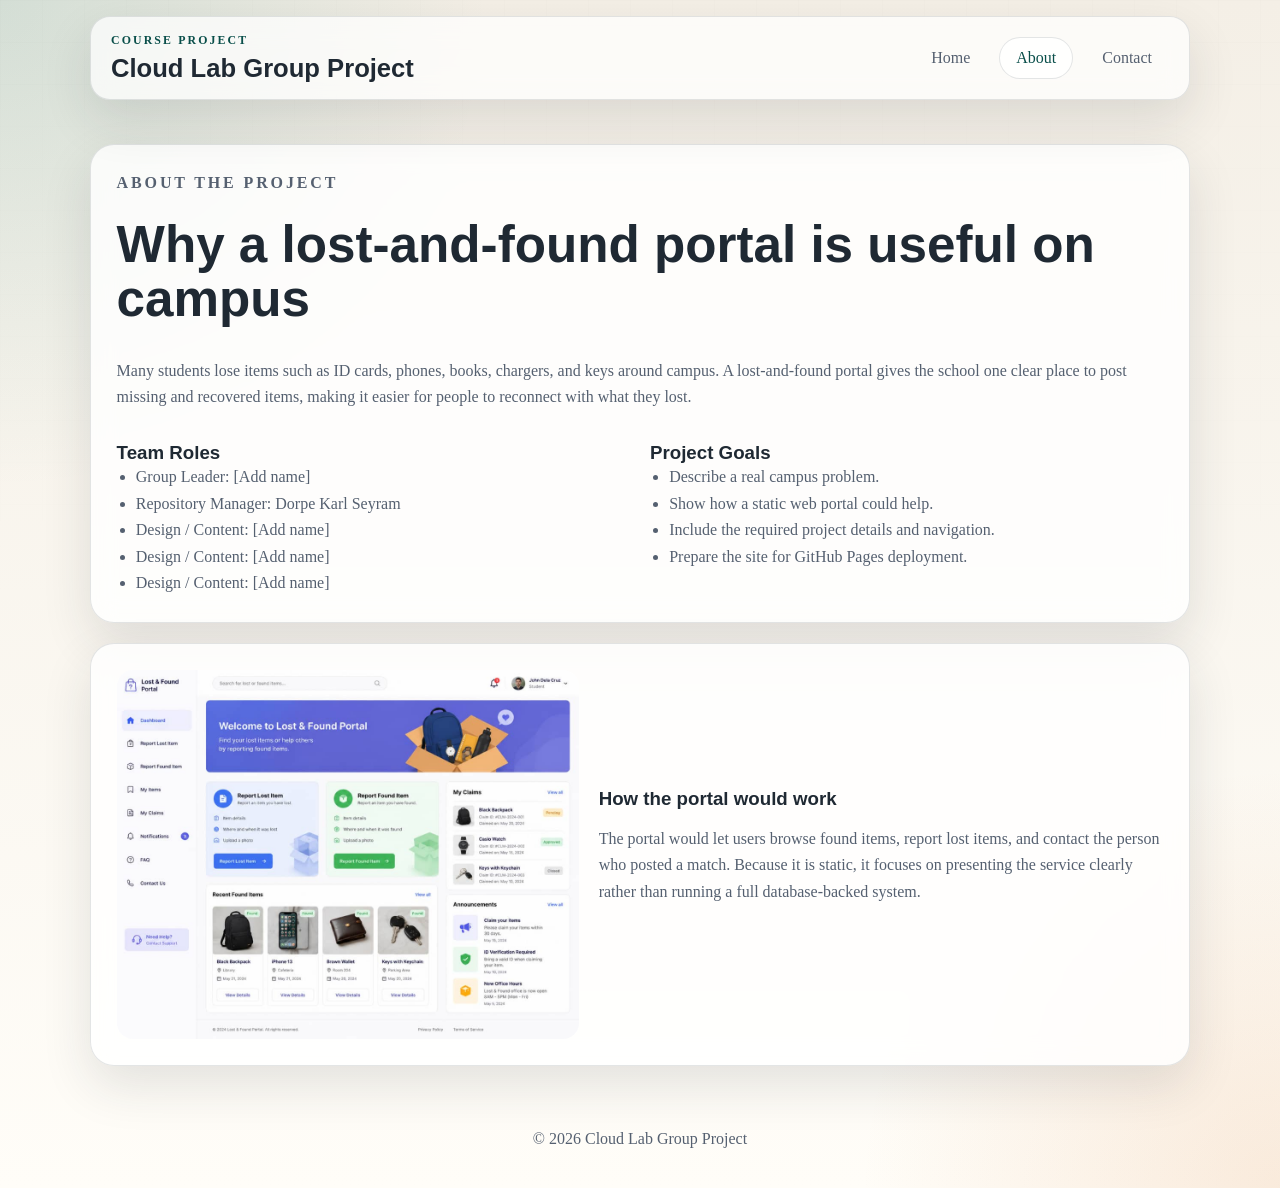
==== about.html @ 615e646e "website files updated" ====
<!doctype html>
<html lang="en">
  <head>
    <meta charset="utf-8" />
    <meta name="viewport" content="width=device-width, initial-scale=1" />
    <title>Cloud Lab Group Project | About</title>
    <meta
      name="description"
      content="About page describing the campus lost-and-found website project."
    />
    <link rel="stylesheet" href="style.css" />
    <script defer src="script.js"></script>
  </head>
  <body>
    <header class="site-header">
      <div class="brand">
        <p class="eyebrow">Course Project</p>
        <h1>Cloud Lab Group Project</h1>
      </div>
      <button class="nav-toggle" type="button" aria-expanded="false" aria-controls="site-nav">
        Menu
      </button>
      <nav id="site-nav" class="site-nav" aria-label="Main navigation">
        <a href="index.html">Home</a>
        <a href="about.html" aria-current="page">About</a>
        <a href="contact.html">Contact</a>
      </nav>
    </header>

    <main>
      <section class="card stack">
        <p class="eyebrow">About the Project</p>
        <h2>Why a lost-and-found portal is useful on campus</h2>
        <p>
          Many students lose items such as ID cards, phones, books, chargers, and keys around
          campus. A lost-and-found portal gives the school one clear place to post missing and
          recovered items, making it easier for people to reconnect with what they lost.
        </p>

        <div class="two-column">
          <article>
            <h3>Team Roles</h3>
            <ul>
              <li>Group Leader: [Add name]</li>
              <li>Repository Manager: Dorpe Karl Seyram</li>
              <li>Design / Content: [Add name]</li>
              <li>Design / Content: [Add name]</li>
              <li>Design / Content: [Add name]</li>
            </ul>
          </article>
          <article>
            <h3>Project Goals</h3>
            <ul>
              <li>Describe a real campus problem.</li>
              <li>Show how a static web portal could help.</li>
              <li>Include the required project details and navigation.</li>
              <li>Prepare the site for GitHub Pages deployment.</li>
            </ul>
          </article>
        </div>
      </section>

      <section class="card gallery">
        <img src="images/lostandfound.jpeg" alt="Campus lost-and-found portal illustration" />
        <div>
          <h3>How the portal would work</h3>
          <p>
            The portal would let users browse found items, report lost items, and contact the
            person who posted a match. Because it is static, it focuses on presenting the service
            clearly rather than running a full database-backed system.
          </p>
        </div>
      </section>
    </main>

    <footer class="site-footer">
      <p>&copy; <span id="year"></span> Cloud Lab Group Project</p>
    </footer>
  </body>
</html>
---- style.css ----
:root {
  color-scheme: light;
  --bg: #f4efe6;
  --bg-accent: #e2ece8;
  --card: rgba(255, 255, 255, 0.82);
  --text: #1f2933;
  --muted: #556070;
  --brand: #0f766e;
  --brand-dark: #0a4f4a;
  --border: rgba(31, 41, 51, 0.12);
  --shadow: 0 20px 50px rgba(31, 41, 51, 0.12);
}

* {
  box-sizing: border-box;
}

html {
  scroll-behavior: smooth;
}

body {
  margin: 0;
  font-family: Georgia, "Times New Roman", serif;
  color: var(--text);
  background:
    radial-gradient(circle at top left, rgba(15, 118, 110, 0.14), transparent 28%),
    radial-gradient(circle at bottom right, rgba(220, 138, 70, 0.16), transparent 24%),
    linear-gradient(180deg, var(--bg) 0%, #fffdf8 100%);
  min-height: 100vh;
}

body::before {
  content: "";
  position: fixed;
  inset: 0;
  pointer-events: none;
  background-image: linear-gradient(rgba(31, 41, 51, 0.03) 1px, transparent 1px),
    linear-gradient(90deg, rgba(31, 41, 51, 0.03) 1px, transparent 1px);
  background-size: 42px 42px;
  mask-image: linear-gradient(180deg, rgba(0, 0, 0, 0.22), transparent 80%);
}

img {
  max-width: 100%;
  display: block;
}

a {
  color: inherit;
  text-decoration: none;
}

main {
  width: min(1100px, calc(100% - 2rem));
  margin: 0 auto;
  padding: 1.5rem 0 3rem;
}

.site-header,
.site-footer {
  width: min(1100px, calc(100% - 2rem));
  margin: 1rem auto 0;
}

.site-header {
  display: flex;
  align-items: center;
  justify-content: space-between;
  gap: 1rem;
  padding: 1rem 1.25rem;
  background: rgba(255, 255, 255, 0.72);
  border: 1px solid var(--border);
  border-radius: 1.25rem;
  box-shadow: var(--shadow);
  position: sticky;
  top: 1rem;
  backdrop-filter: blur(14px);
  z-index: 10;
}

.brand h1,
.hero h2,
.card h2,
.card h3 {
  margin: 0;
  font-family: "Trebuchet MS", "Helvetica Neue", sans-serif;
}

.brand h1 {
  font-size: clamp(1.2rem, 2vw, 1.7rem);
}

.eyebrow {
  margin: 0 0 0.35rem;
  text-transform: uppercase;
  letter-spacing: 0.18em;
  font-size: 0.74rem;
  color: var(--brand-dark);
  font-weight: 700;
}

.highlight {
  color: var(--brand);
}

.site-nav {
  display: flex;
  align-items: center;
  gap: 0.75rem;
}

.site-nav a,
.button,
.nav-toggle {
  border-radius: 999px;
  transition: transform 160ms ease, background-color 160ms ease, color 160ms ease,
    border-color 160ms ease;
}

.site-nav a {
  padding: 0.7rem 1rem;
  border: 1px solid transparent;
  color: var(--muted);
}

.site-nav a:hover,
.site-nav a[aria-current="page"] {
  color: var(--brand-dark);
  border-color: var(--border);
  background: rgba(255, 255, 255, 0.82);
}

.nav-toggle {
  display: none;
  border: 1px solid var(--border);
  background: rgba(255, 255, 255, 0.92);
  color: var(--text);
  padding: 0.7rem 1rem;
  font: inherit;
}

.hero,
.info-grid,
.two-column,
.gallery,
.contact-details,
.stack {
  display: grid;
  gap: 1.25rem;
}

.card {
  margin-top: 1.25rem;
  padding: clamp(1.25rem, 2vw, 2rem);
  border: 1px solid var(--border);
  background: var(--card);
  backdrop-filter: blur(12px);
  border-radius: 1.5rem;
  box-shadow: var(--shadow);
}

.hero {
  grid-template-columns: 1.15fr 0.85fr;
  align-items: center;
}

.hero h2,
.card h2 {
  font-size: clamp(2rem, 4vw, 3.5rem);
  line-height: 1.05;
}

.hero p,
.card p,
li,
label {
  color: var(--muted);
  line-height: 1.65;
  font-size: 1rem;
}

.actions {
  display: flex;
  flex-wrap: wrap;
  gap: 0.8rem;
  margin-top: 1.25rem;
}

.button {
  display: inline-flex;
  align-items: center;
  justify-content: center;
  gap: 0.35rem;
  padding: 0.8rem 1.2rem;
  border: 1px solid transparent;
  font: inherit;
}

.button.primary {
  color: #fff;
  background: linear-gradient(135deg, var(--brand), var(--brand-dark));
}

.button.secondary {
  border-color: var(--border);
  background: rgba(255, 255, 255, 0.7);
}

.button:hover,
.nav-toggle:hover,
.site-nav a:hover {
  transform: translateY(-1px);
}

.hero-media {
  padding: 0.75rem;
  background: linear-gradient(145deg, rgba(15, 118, 110, 0.14), rgba(220, 138, 70, 0.14));
  border-radius: 1.25rem;
}

.hero-media img,
.gallery img {
  border-radius: 1rem;
  width: 100%;
}

.info-grid {
  grid-template-columns: repeat(3, minmax(0, 1fr));
}

.two-column,
.contact-details {
  grid-template-columns: repeat(2, minmax(0, 1fr));
}

.gallery {
  grid-template-columns: 0.9fr 1.1fr;
  align-items: center;
}

.stack {
  gap: 1rem;
}

.contact-form {
  display: grid;
  gap: 1rem;
  max-width: 720px;
}

.contact-form label {
  display: grid;
  gap: 0.45rem;
}

input,
textarea {
  width: 100%;
  border: 1px solid var(--border);
  border-radius: 1rem;
  background: rgba(255, 255, 255, 0.84);
  padding: 0.9rem 1rem;
  font: inherit;
  color: var(--text);
}

input:focus,
textarea:focus {
  outline: 2px solid rgba(15, 118, 110, 0.24);
  border-color: rgba(15, 118, 110, 0.45);
}

ul {
  padding-left: 1.2rem;
  margin: 0;
}

.site-footer {
  padding: 0 0 1.5rem;
  color: var(--muted);
  text-align: center;
}

@media (max-width: 860px) {
  .hero,
  .info-grid,
  .two-column,
  .gallery,
  .contact-details {
    grid-template-columns: 1fr;
  }

  .site-header {
    flex-wrap: wrap;
  }

  .nav-toggle {
    display: inline-flex;
  }

  .site-nav {
    display: none;
    width: 100%;
    flex-direction: column;
    align-items: stretch;
    gap: 0.35rem;
  }

  .site-nav.open {
    display: flex;
  }

  .site-nav a {
    background: rgba(255, 255, 255, 0.78);
  }
}

/* Lightbox styles */
.lightbox-link img {
  cursor: zoom-in;
}
.lightbox-overlay {
  position: fixed;
  inset: 0;
  display: none;
  align-items: center;
  justify-content: center;
  background: rgba(0, 0, 0, 0.7);
  z-index: 2000;
  padding: 2rem;
}
.lightbox-overlay[aria-hidden="false"] {
  display: flex;
}
.lightbox-image {
  max-width: 100%;
  max-height: 100%;
  border-radius: 0.75rem;
  box-shadow: 0 12px 40px rgba(0, 0, 0, 0.6);
}
.lightbox-close {
  position: absolute;
  top: 1rem;
  right: 1rem;
  background: rgba(255,255,255,0.9);
  border: none;
  font-size: 1.4rem;
  line-height: 1;
  padding: 0.4rem 0.7rem;
  border-radius: 0.5rem;
  cursor: pointer;
}
.lightbox-close:hover {
  transform: translateY(-1px);
}
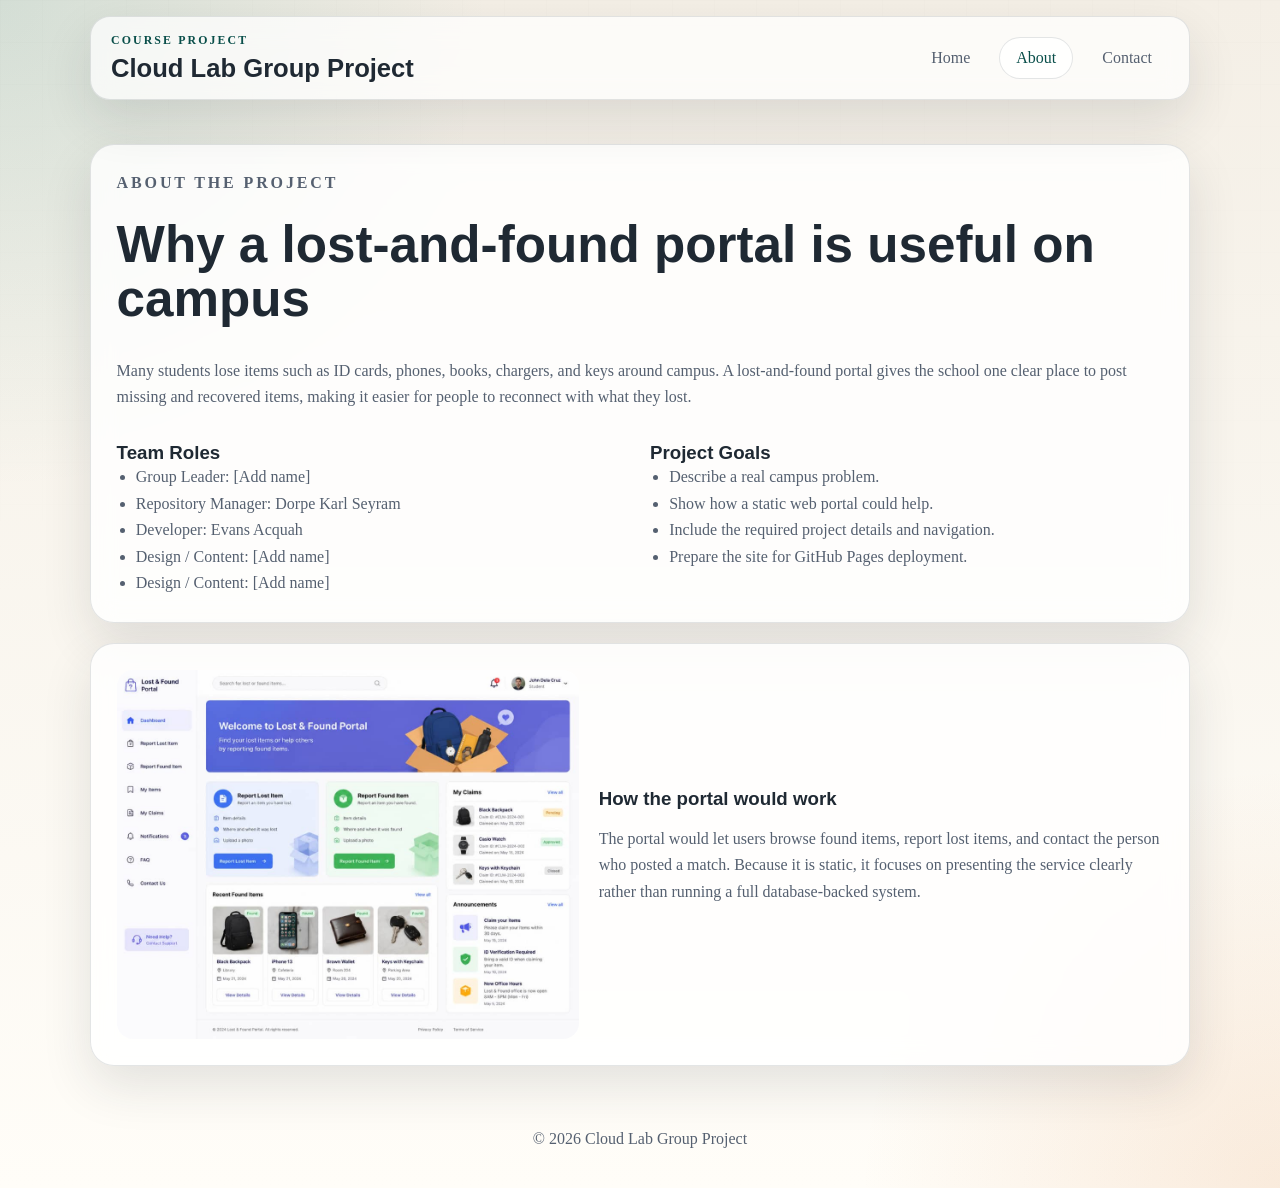
==== commit 1c4e134e: "Update about.html" ====
--- a/about.html
+++ b/about.html
@@ -43,7 +43,7 @@
             <ul>
               <li>Group Leader: [Add name]</li>
               <li>Repository Manager: Dorpe Karl Seyram</li>
-              <li>Design / Content: [Add name]</li>
+              <li>Developer: Evans Acquah</li>
               <li>Design / Content: [Add name]</li>
               <li>Design / Content: [Add name]</li>
             </ul>
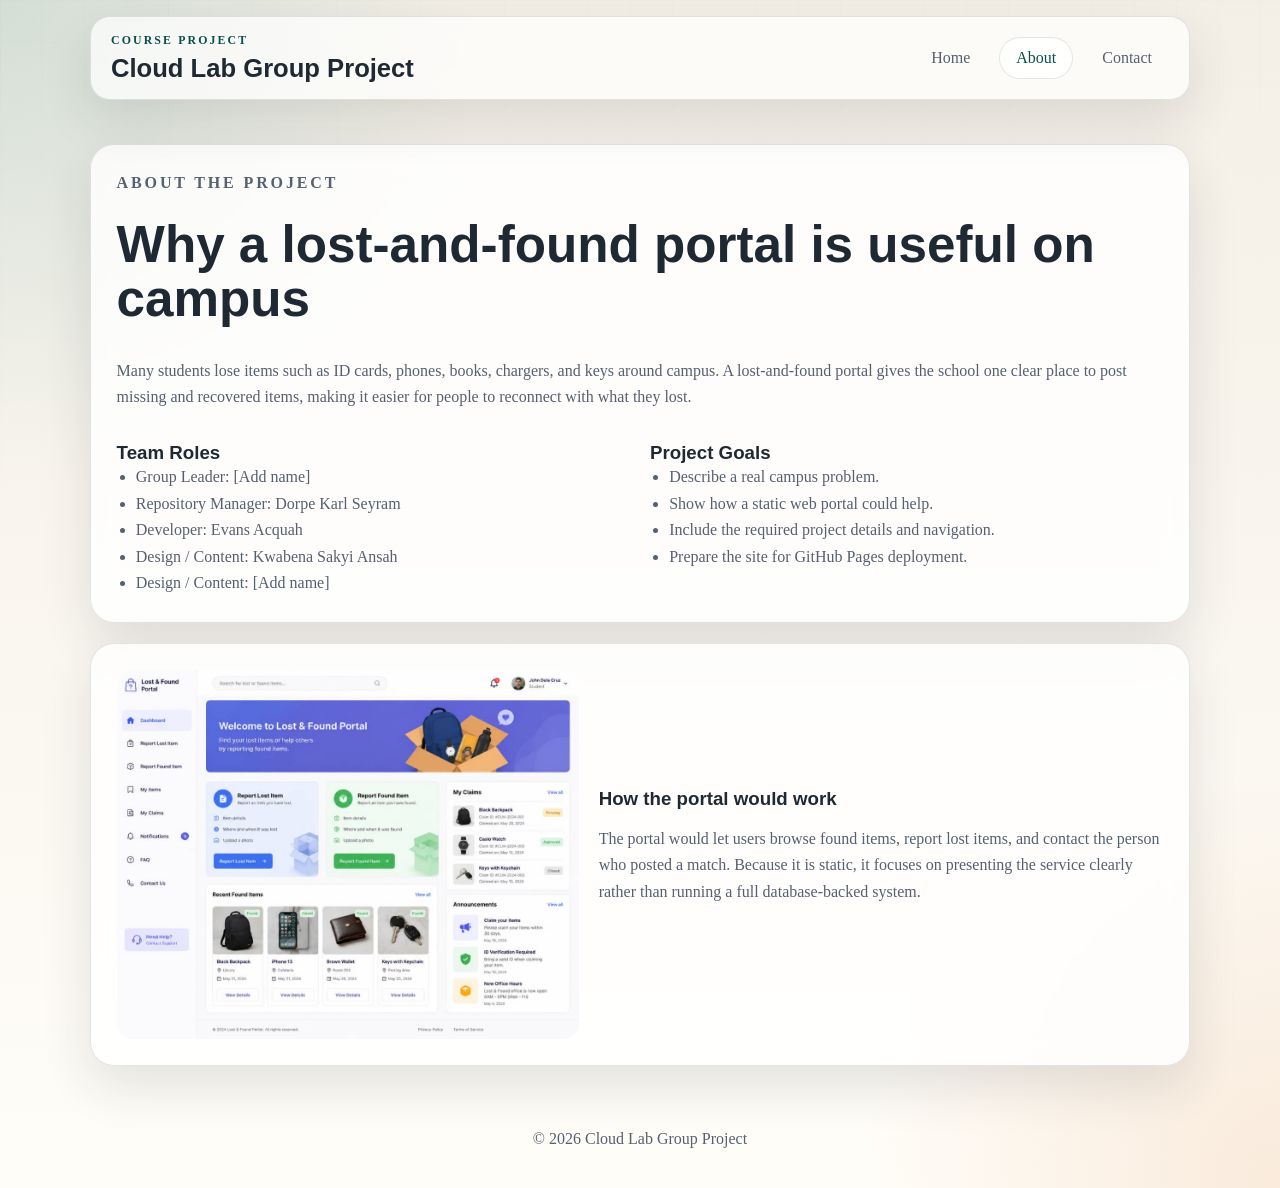
==== commit e9c261e0: "Update about.html" ====
--- a/about.html
+++ b/about.html
@@ -44,7 +44,7 @@
               <li>Group Leader: [Add name]</li>
               <li>Repository Manager: Dorpe Karl Seyram</li>
               <li>Developer: Evans Acquah</li>
-              <li>Design / Content: [Add name]</li>
+              <li>Design / Content: Kwabena Sakyi Ansah</li>
               <li>Design / Content: [Add name]</li>
             </ul>
           </article>
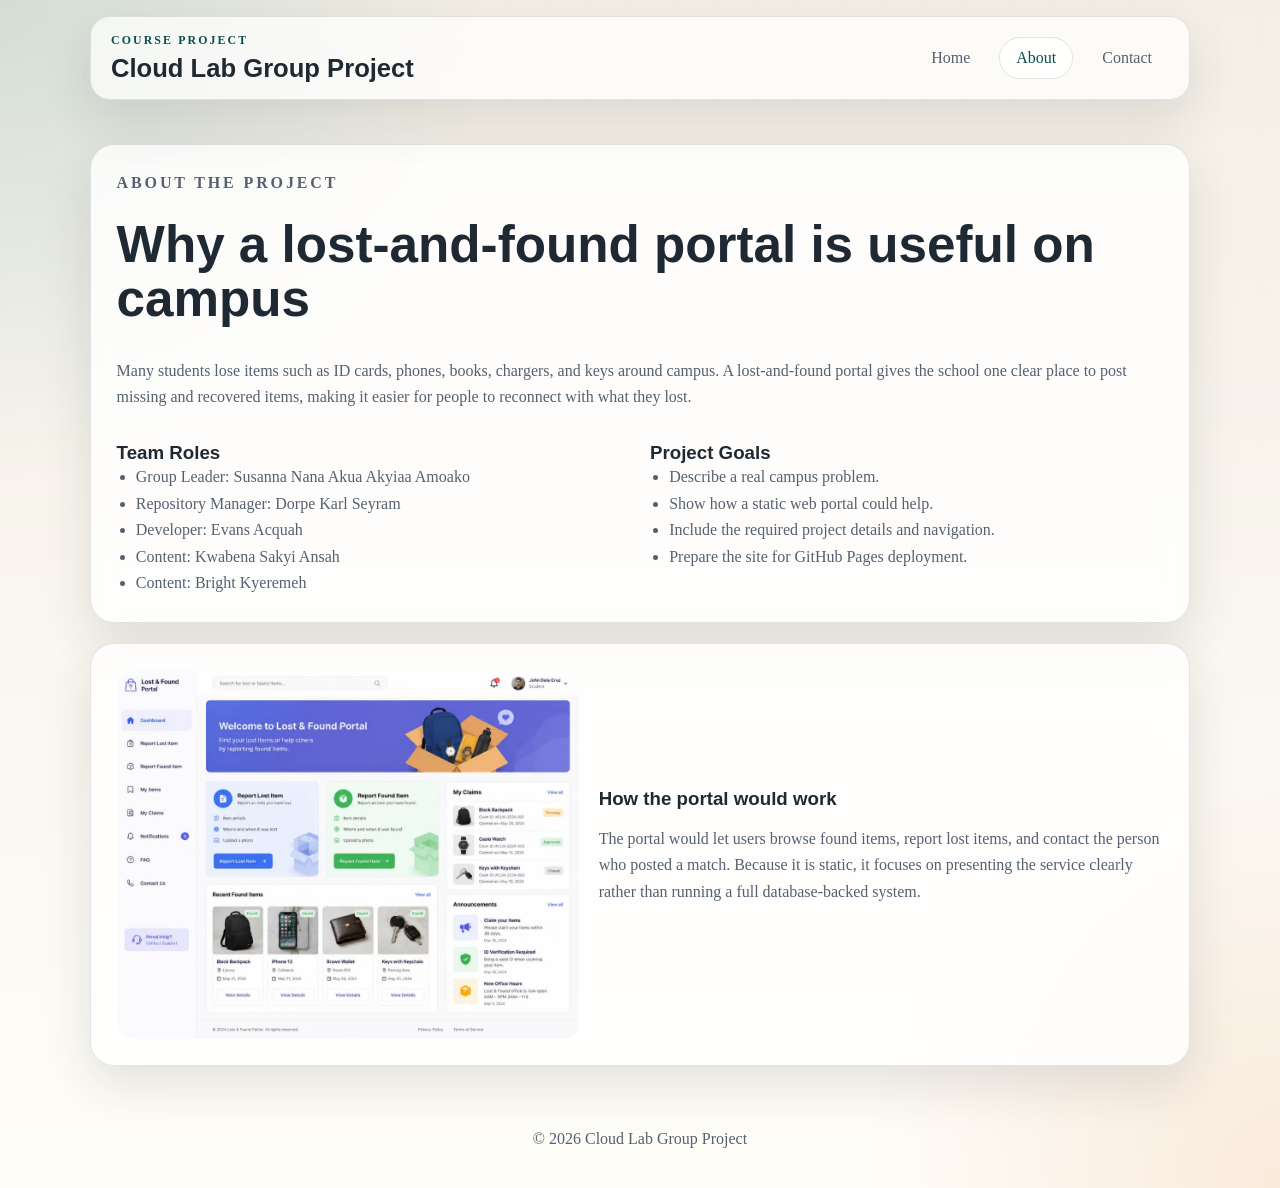
==== commit 9b528eb2: "refactor: update group member list and apply consistent code formatting across HTML files" ====
--- a/about.html
+++ b/about.html
@@ -1,80 +1,80 @@
 <!doctype html>
 <html lang="en">
-  <head>
-    <meta charset="utf-8" />
-    <meta name="viewport" content="width=device-width, initial-scale=1" />
-    <title>Cloud Lab Group Project | About</title>
-    <meta
-      name="description"
-      content="About page describing the campus lost-and-found website project."
-    />
-    <link rel="stylesheet" href="style.css" />
-    <script defer src="script.js"></script>
-  </head>
-  <body>
-    <header class="site-header">
-      <div class="brand">
-        <p class="eyebrow">Course Project</p>
-        <h1>Cloud Lab Group Project</h1>
+
+<head>
+  <meta charset="utf-8" />
+  <meta name="viewport" content="width=device-width, initial-scale=1" />
+  <title>Cloud Lab Group Project | About</title>
+  <meta name="description" content="About page describing the campus lost-and-found website project." />
+  <link rel="stylesheet" href="style.css" />
+  <script defer src="script.js"></script>
+</head>
+
+<body>
+  <header class="site-header">
+    <div class="brand">
+      <p class="eyebrow">Course Project</p>
+      <h1>Cloud Lab Group Project</h1>
+    </div>
+    <button class="nav-toggle" type="button" aria-expanded="false" aria-controls="site-nav">
+      Menu
+    </button>
+    <nav id="site-nav" class="site-nav" aria-label="Main navigation">
+      <a href="index.html">Home</a>
+      <a href="about.html" aria-current="page">About</a>
+      <a href="contact.html">Contact</a>
+    </nav>
+  </header>
+
+  <main>
+    <section class="card stack">
+      <p class="eyebrow">About the Project</p>
+      <h2>Why a lost-and-found portal is useful on campus</h2>
+      <p>
+        Many students lose items such as ID cards, phones, books, chargers, and keys around
+        campus. A lost-and-found portal gives the school one clear place to post missing and
+        recovered items, making it easier for people to reconnect with what they lost.
+      </p>
+
+      <div class="two-column">
+        <article>
+          <h3>Team Roles</h3>
+          <ul>
+            <li>Group Leader: Susanna Nana Akua Akyiaa Amoako</li>
+            <li>Repository Manager: Dorpe Karl Seyram</li>
+            <li>Developer: Evans Acquah</li>
+            <li>Content: Kwabena Sakyi Ansah</li>
+            <li>Content: Bright Kyeremeh</li>
+          </ul>
+        </article>
+        <article>
+          <h3>Project Goals</h3>
+          <ul>
+            <li>Describe a real campus problem.</li>
+            <li>Show how a static web portal could help.</li>
+            <li>Include the required project details and navigation.</li>
+            <li>Prepare the site for GitHub Pages deployment.</li>
+          </ul>
+        </article>
       </div>
-      <button class="nav-toggle" type="button" aria-expanded="false" aria-controls="site-nav">
-        Menu
-      </button>
-      <nav id="site-nav" class="site-nav" aria-label="Main navigation">
-        <a href="index.html">Home</a>
-        <a href="about.html" aria-current="page">About</a>
-        <a href="contact.html">Contact</a>
-      </nav>
-    </header>
+    </section>
 
-    <main>
-      <section class="card stack">
-        <p class="eyebrow">About the Project</p>
-        <h2>Why a lost-and-found portal is useful on campus</h2>
+    <section class="card gallery">
+      <img src="images/lostandfound.jpeg" alt="Campus lost-and-found portal illustration" />
+      <div>
+        <h3>How the portal would work</h3>
         <p>
-          Many students lose items such as ID cards, phones, books, chargers, and keys around
-          campus. A lost-and-found portal gives the school one clear place to post missing and
-          recovered items, making it easier for people to reconnect with what they lost.
+          The portal would let users browse found items, report lost items, and contact the
+          person who posted a match. Because it is static, it focuses on presenting the service
+          clearly rather than running a full database-backed system.
         </p>
+      </div>
+    </section>
+  </main>
 
-        <div class="two-column">
-          <article>
-            <h3>Team Roles</h3>
-            <ul>
-              <li>Group Leader: [Add name]</li>
-              <li>Repository Manager: Dorpe Karl Seyram</li>
-              <li>Developer: Evans Acquah</li>
-              <li>Design / Content: Kwabena Sakyi Ansah</li>
-              <li>Design / Content: [Add name]</li>
-            </ul>
-          </article>
-          <article>
-            <h3>Project Goals</h3>
-            <ul>
-              <li>Describe a real campus problem.</li>
-              <li>Show how a static web portal could help.</li>
-              <li>Include the required project details and navigation.</li>
-              <li>Prepare the site for GitHub Pages deployment.</li>
-            </ul>
-          </article>
-        </div>
-      </section>
+  <footer class="site-footer">
+    <p>&copy; <span id="year"></span> Cloud Lab Group Project</p>
+  </footer>
+</body>
 
-      <section class="card gallery">
-        <img src="images/lostandfound.jpeg" alt="Campus lost-and-found portal illustration" />
-        <div>
-          <h3>How the portal would work</h3>
-          <p>
-            The portal would let users browse found items, report lost items, and contact the
-            person who posted a match. Because it is static, it focuses on presenting the service
-            clearly rather than running a full database-backed system.
-          </p>
-        </div>
-      </section>
-    </main>
-
-    <footer class="site-footer">
-      <p>&copy; <span id="year"></span> Cloud Lab Group Project</p>
-    </footer>
-  </body>
-</html>
+</html>
